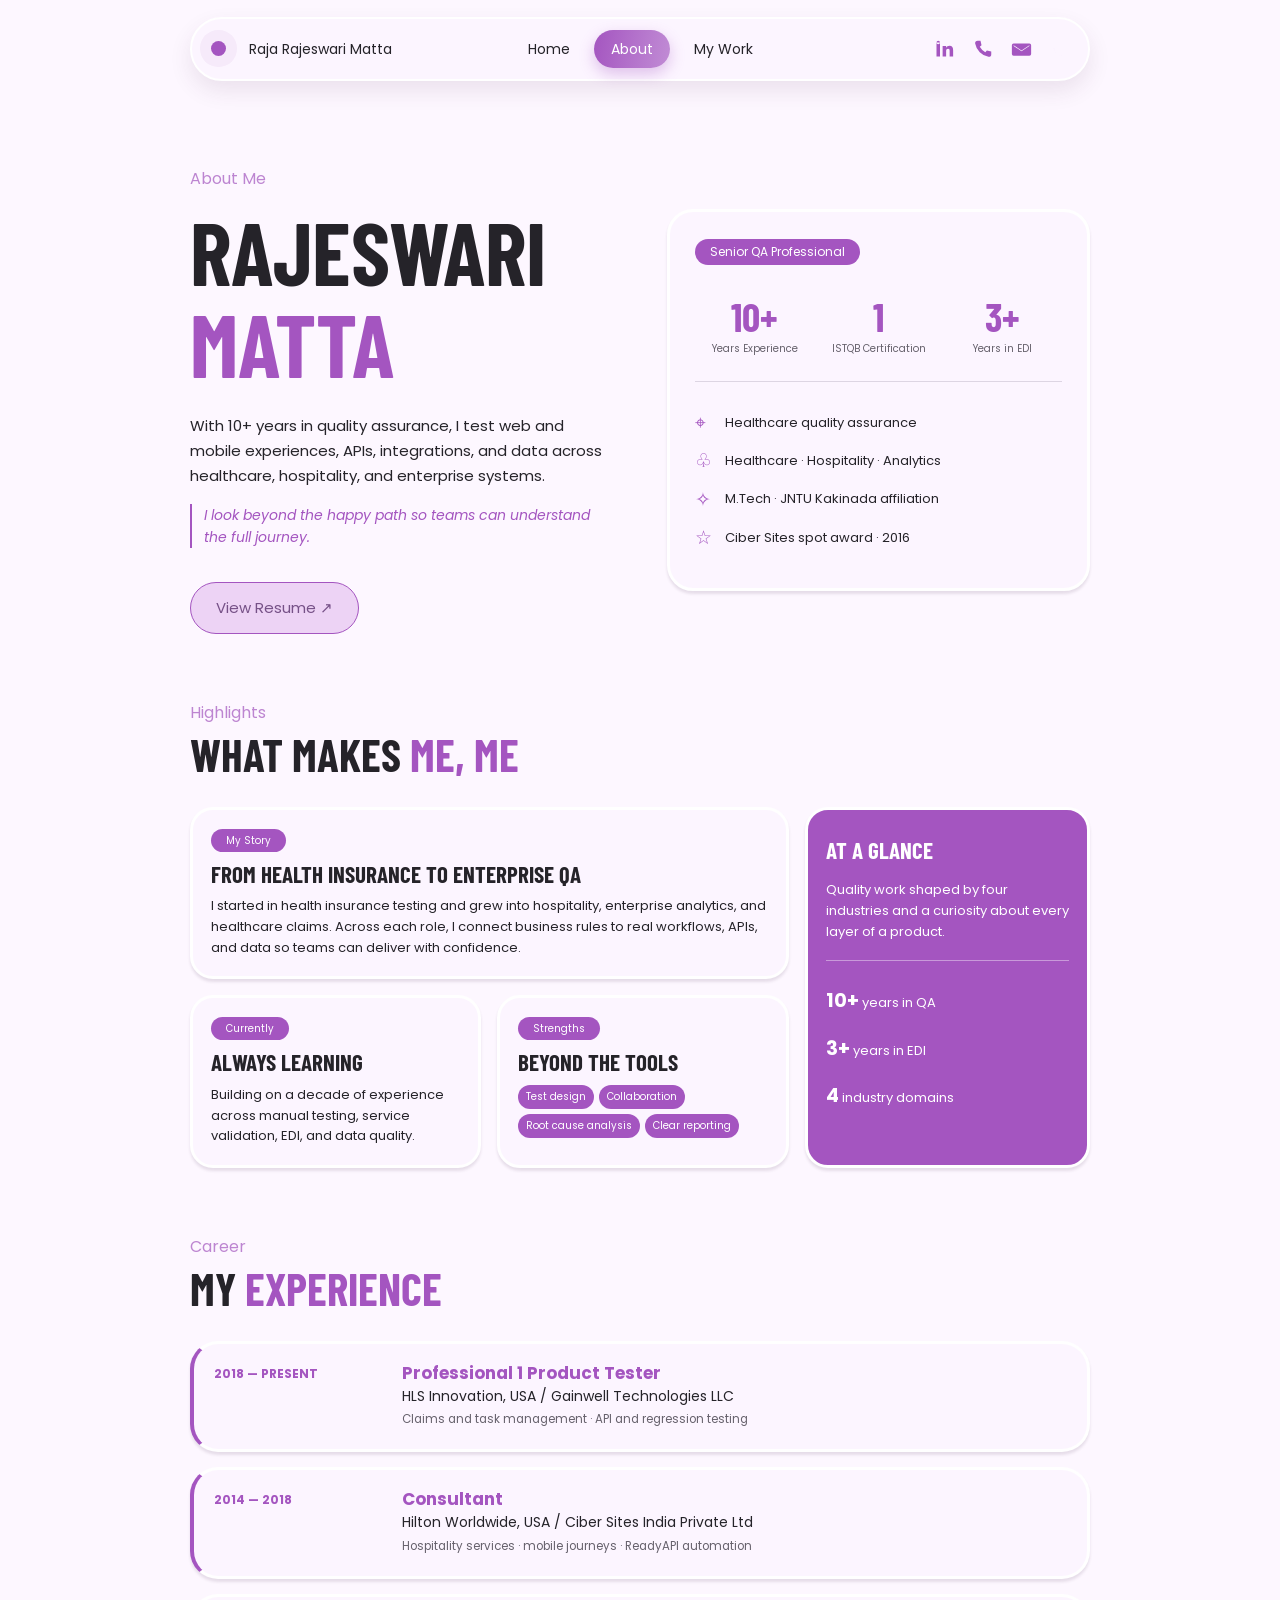
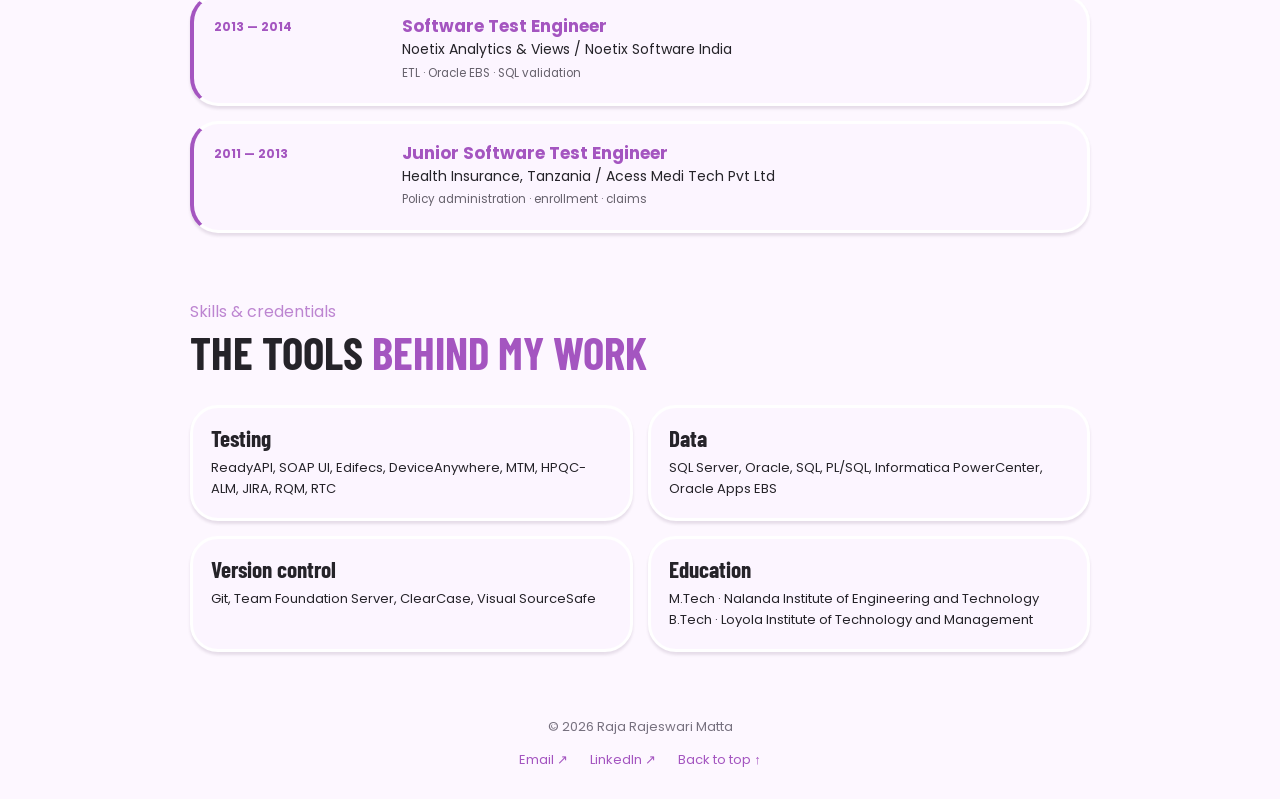
==== about.html @ cac7c0e5 "Add files via upload New version" ====
<!doctype html><html lang="en"><head><meta charset="utf-8"><meta name="viewport" content="width=device-width,initial-scale=1"><meta name="theme-color" content="#fdf7ff"><meta name="description" content="Raja Rajeswari Matta is a senior QA professional with over 10 years of experience in API, healthcare, mobile, EDI, and data testing."><title>About Me | Raja Rajeswari Matta</title><link rel="icon" type="image/svg+xml" href="favicon.svg"><link rel="stylesheet" href="styles.css"><script src="site.js" defer></script></head><body><a class="skip" href="#main">Skip to content</a><header class="site-header"><div class="shell"><div class="nav-pill"><a class="brand" href="index.html"><span class="brand-dot" aria-hidden="true"></span><span>Raja Rajeswari Matta</span></a><nav aria-label="Main navigation"><a href="index.html" class="">Home</a><a href="about.html" class="active">About</a><a href="work.html" class="">My Work</a></nav><div class="nav-icons"><a aria-label="LinkedIn" title="LinkedIn" href="https://www.linkedin.com/in/rajeswari-m-39404a190/" target="_blank" rel="noopener noreferrer"><svg viewBox="0 0 24 24" aria-hidden="true"><path d="M4 4h4v16H4zm2-2a2 2 0 1 0 0 4 2 2 0 0 0 0-4zm5 6h4v2.1c.7-1.4 2-2.3 3.9-2.3 3 0 4.1 1.9 4.1 5V20h-4v-6.4c0-1.5-.3-2.5-1.8-2.5-1.4 0-2.2 1-2.2 2.5V20h-4z"/></svg></a><a aria-label="Call" title="Call" href="tel:+19739134234"><svg viewBox="0 0 24 24" aria-hidden="true"><path d="M6.6 2h3.1l1.2 5-2 1.8a17 17 0 0 0 6.3 6.3l1.8-2 5 1.2v3.1a3 3 0 0 1-3.2 3A18.9 18.9 0 0 1 3.6 5.2 3 3 0 0 1 6.6 2Z"/></svg></a><a aria-label="Email" title="Email" href="mailto:Rajitetsing2014@gmail.com"><svg viewBox="0 0 24 24" aria-hidden="true"><path d="M3 5h18a2 2 0 0 1 2 2v10a2 2 0 0 1-2 2H3a2 2 0 0 1-2-2V7a2 2 0 0 1 2-2zm0 3 9 6 9-6V7l-9 6-9-6z"/></svg></a><button id="theme-toggle" type="button" aria-label="Switch color theme" title="Switch color theme"><svg class="moon-icon" viewBox="0 0 24 24" aria-hidden="true"><path d="M20.4 16.8A9 9 0 0 1 7.2 3.6 9 9 0 1 0 20.4 16.8z"/></svg><svg class="sun-icon" viewBox="0 0 24 24" aria-hidden="true"><circle cx="12" cy="12" r="4"/><path d="M12 1v2m0 18v2M1 12h2m18 0h2M4.2 4.2l1.5 1.5m12.6 12.6 1.5 1.5M19.8 4.2l-1.5 1.5M5.7 18.3l-1.5 1.5"/></svg></button></div></div></div></header><main id="main">
<section class="about-hero shell"><div class="about-left"><span class="eyebrow">About Me</span><h1><span>RAJESWARI</span><span>MATTA</span></h1><p class="about-lead">With 10+ years in quality assurance, I test web and mobile experiences, APIs, integrations, and data across healthcare, hospitality, and enterprise systems.</p><blockquote>I look beyond the happy path so teams can understand the full journey.</blockquote><a class="pill-button resume-button" href="Raji_Profile_10+Yrs.docx" download>View Resume ↗</a></div><aside class="profile-card"><span class="role-pill">Senior QA Professional</span><div class="stats"><div><strong>10+</strong><span>Years Experience</span></div><div><strong>1</strong><span>ISTQB Certification</span></div><div><strong>3+</strong><span>Years in EDI</span></div></div><div class="profile-details"><div><span class="detail-icon">⌖</span><span>Healthcare quality assurance</span></div><div><span class="detail-icon">♧</span><span>Healthcare · Hospitality · Analytics</span></div><div><span class="detail-icon">✧</span><span>M.Tech · JNTU Kakinada affiliation</span></div><div><span class="detail-icon">☆</span><span>Ciber Sites spot award · 2016</span></div></div></aside></section>
<section class="about-highlights shell"><span class="eyebrow">Highlights</span><h2>WHAT MAKES <em>ME, ME</em></h2><div class="highlight-grid"><article class="story"><span class="role-pill">My Story</span><h3>FROM HEALTH INSURANCE TO ENTERPRISE QA</h3><p>I started in health insurance testing and grew into hospitality, enterprise analytics, and healthcare claims. Across each role, I connect business rules to real workflows, APIs, and data so teams can deliver with confidence.</p></article><article class="learning"><span class="role-pill">Currently</span><h3>ALWAYS LEARNING</h3><p>Building on a decade of experience across manual testing, service validation, EDI, and data quality.</p></article><article class="soft-skills"><span class="role-pill">Strengths</span><h3>BEYOND THE TOOLS</h3><div class="tags"><span>Test design</span><span>Collaboration</span><span>Root cause analysis</span><span>Clear reporting</span></div></article><article class="fun-facts"><h3>AT A GLANCE</h3><p>Quality work shaped by four industries and a curiosity about every layer of a product.</p><div><strong>10+</strong> years in QA<br><strong>3+</strong> years in EDI<br><strong>4</strong> industry domains</div></article></div></section>
<section class="about-career shell"><span class="eyebrow">Career</span><h2>MY <span>EXPERIENCE</span></h2><div class="career-list"><article><span class="career-date">2018 — PRESENT</span><div><h3>Professional 1 Product Tester</h3><p>HLS Innovation, USA / Gainwell Technologies LLC</p><small>Claims and task management · API and regression testing</small></div></article><article><span class="career-date">2014 — 2018</span><div><h3>Consultant</h3><p>Hilton Worldwide, USA / Ciber Sites India Private Ltd</p><small>Hospitality services · mobile journeys · ReadyAPI automation</small></div></article><article><span class="career-date">2013 — 2014</span><div><h3>Software Test Engineer</h3><p>Noetix Analytics & Views / Noetix Software India</p><small>ETL · Oracle EBS · SQL validation</small></div></article><article><span class="career-date">2011 — 2013</span><div><h3>Junior Software Test Engineer</h3><p>Health Insurance, Tanzania / Acess Medi Tech Pvt Ltd</p><small>Policy administration · enrollment · claims</small></div></article></div></section>
<section class="about-skills shell"><span class="eyebrow">Skills & credentials</span><h2>THE TOOLS <span>BEHIND MY WORK</span></h2><div class="skill-grid"><div><h3>Testing</h3><p>ReadyAPI, SOAP UI, Edifecs, DeviceAnywhere, MTM, HPQC-ALM, JIRA, RQM, RTC</p></div><div><h3>Data</h3><p>SQL Server, Oracle, SQL, PL/SQL, Informatica PowerCenter, Oracle Apps EBS</p></div><div><h3>Version control</h3><p>Git, Team Foundation Server, ClearCase, Visual SourceSafe</p></div><div><h3>Education</h3><p>M.Tech · Nalanda Institute of Engineering and Technology<br>B.Tech · Loyola Institute of Technology and Management</p></div></div></section></main><footer class="footer"><div class="shell footer-inner"><span>© 2026 Raja Rajeswari Matta</span><div><a href="mailto:Rajitetsing2014@gmail.com">Email ↗</a><a href="https://www.linkedin.com/in/rajeswari-m-39404a190/" target="_blank" rel="noopener noreferrer">LinkedIn ↗</a><a href="#main">Back to top ↑</a></div></div></footer></body></html>
---- styles.css ----
@import url('https://fonts.googleapis.com/css2?family=Barlow+Condensed:wght@500;600;700;800&family=Poppins:wght@400;500;600;700&display=swap');
:root{--bg:#fdf7ff;--panel:#fcf5ff;--ink:#252329;--muted:#66616c;--purple:#a455c0;--purple2:#bd85d1;--border:#fff;--shadow:0 3px 3px #2d15351c;--glow:0 10px 22px #4c24531a;color-scheme:light}*{box-sizing:border-box}html{scroll-behavior:smooth}body{margin:0;background:var(--bg);color:var(--ink);font-family:Poppins,Arial,sans-serif;font-size:14px;line-height:1.6}a{color:inherit;text-decoration:none}button{font:inherit}a:focus-visible,button:focus-visible{outline:3px solid var(--purple);outline-offset:4px}.shell{width:min(900px,calc(100% - 40px));margin-inline:auto}.skip{position:absolute;top:-100px;left:10px;background:var(--purple);color:#fff;padding:8px;z-index:5}.skip:focus{top:10px}.site-header{padding:17px 0 0}.nav-pill{min-height:64px;padding:7px 15px;border:2px solid var(--border);border-radius:42px;background:var(--panel);box-shadow:var(--glow);display:grid;grid-template-columns:1fr auto 1fr;align-items:center;gap:12px}.brand{display:flex;align-items:center;gap:12px;white-space:nowrap;font-size:14px}.brand-dot{width:15px;height:15px;border-radius:50%;background:var(--purple);box-shadow:0 0 0 11px #f6eafa;margin:0 11px 0 4px}.nav-pill nav{display:flex;align-items:center;gap:7px}.nav-pill nav a{padding:8px 17px;border-radius:30px;white-space:nowrap}.nav-pill nav a.active{color:white;background:linear-gradient(100deg,var(--purple),#c18cd5);box-shadow:0 6px 15px #a455c055}.nav-pill nav a:not(.active):hover{color:var(--purple)}.nav-icons{display:flex;align-items:center;justify-content:flex-end;gap:13px;color:var(--purple)}.nav-icons a,.nav-icons button{height:26px;width:26px;display:grid;place-items:center;background:none;border:0;padding:1px;cursor:pointer;color:inherit}.nav-icons svg{height:21px;width:21px;fill:currentColor}.nav-icons .sun-icon{display:none;fill:none;stroke:currentColor;stroke-width:2;stroke-linecap:round}.nav-icons a:hover,.nav-icons button:hover{transform:translateY(-2px)}h1,h2,h3,p{margin-top:0}.eyebrow{color:var(--purple2);font-size:16px}h1,h2,h3{font-family:'Barlow Condensed','Arial Narrow',Impact,sans-serif;line-height:1.06;font-weight:700}h1 em,h2 em,h1 span,h2 span,h3 em{color:var(--purple);font-style:normal}.pill-button,.mini-pill,.role-pill{border-radius:30px;display:inline-flex;align-items:center;justify-content:center}.pill-button{padding:13px 25px;background:#edd3f5;border:1.5px solid var(--purple);color:#765187;font-size:15px;transition:transform .2s,box-shadow .2s}.pill-button:hover,.bento-card:hover{transform:translateY(-3px);box-shadow:0 8px 20px #4c245328}.mini-pill,.role-pill{background:var(--purple);color:white;padding:5px 15px;font-size:12px;line-height:1.3}.home-hero{text-align:center;padding-top:83px}.home-hero .eyebrow{font-size:21px}.home-hero h1{font-size:clamp(58px,8.4vw,103px);letter-spacing:-1px;line-height:1.22;margin:11px 0 14px}.home-hero p{font-size:23px;margin-bottom:27px}.organizations{margin-top:46px;color:#83808a}.organizations>span{font-size:16px}.organizations>div{display:flex;justify-content:center;align-items:center;gap:90px;margin:23px auto 0;filter:grayscale(1);opacity:.63}.organizations strong{font-size:30px;letter-spacing:-1.5px}.organizations strong:nth-child(2){font-family:Georgia,serif;letter-spacing:0}.organizations strong:nth-child(3){font-family:Georgia,serif;letter-spacing:2px}.home-bento{display:grid;grid-template-columns:repeat(3,1fr);gap:27px;margin-top:64px}.bento-card,.highlight-grid article,.profile-card,.process,.work-grid article,.career-list article,.skill-grid>div{background:var(--panel);border:3px solid var(--border);border-radius:28px;box-shadow:var(--shadow)}.bento-card{min-height:264px;padding:19px 25px;position:relative;overflow:hidden;transition:transform .2s,box-shadow .2s}.bento-card h2{font-size:32px;margin:7px 0 15px}.bento-card p{font-size:14px;line-height:1.55}.bento-card.intro{text-align:center}.intro h2{margin:1px 0 19px}.intro p{margin-bottom:20px}.showcase{text-align:center}.showcase>.mini-pill{position:absolute;top:17px;left:17px}.bento-symbol{display:block;border-radius:50%;background:var(--purple);color:#fff;font-size:29px;width:48px;height:48px;line-height:46px;margin:32px auto 12px}.showcase h2{font-size:29px}.resume>.mini-pill{position:relative;z-index:1}.resume-art{position:absolute;background:#b978bd;box-shadow:-8px -7px 0 #e0b4e6;transform:rotate(-8deg);bottom:-30px;left:37px;width:220px;height:183px;padding:40px 8px;text-align:center;color:#302338}.resume-art span{display:block;font-family:'Barlow Condensed',sans-serif;font-size:36px;line-height:1}.resume-art b{font-size:12px;letter-spacing:2px}.stack{grid-column:span 2;background:var(--purple);color:#fff;text-align:center}.stack-icons{display:flex;justify-content:space-around;align-items:center;margin:25px auto 32px;gap:7px}.stack-icons span{font-family:'Barlow Condensed',sans-serif;font-size:25px;font-weight:700;border:2px solid #ffffffaa;border-radius:10px;padding:2px 10px}.stack h2{font-size:34px}.stack p{opacity:.9}.award{text-align:center}.award>.mini-pill{margin-bottom:38px}.award h2{font-size:34px;color:var(--purple)}.award p{color:var(--muted)}.footer{text-align:center;margin:65px 0 28px;color:#77717f;font-size:13px}.footer-inner{display:flex;flex-direction:column;gap:12px}.footer-inner>div{display:flex;justify-content:center;gap:22px;color:var(--purple)}
.about-hero{display:grid;grid-template-columns:1fr 1fr;gap:54px;align-items:center;padding-top:85px}.about-left h1{font-size:clamp(66px,7vw,88px);line-height:1.05;margin:13px 0 25px}.about-left h1 span{display:block;color:var(--ink)}.about-left h1 span+span{color:var(--purple)}.about-lead{font-size:15px;line-height:1.65}.about-left blockquote{border-left:2px solid var(--purple);padding-left:12px;color:var(--purple);font-style:italic;margin:12px 0 34px}.profile-card{padding:27px 25px;border-radius:26px}.stats{display:grid;grid-template-columns:repeat(3,1fr);text-align:center;margin:31px 0 23px;gap:5px}.stats strong{display:block;color:var(--purple);font-family:'Barlow Condensed';font-size:40px;line-height:1}.stats span{font-size:10px;color:var(--muted)}.profile-details{border-top:1px solid #ddd5e3;padding-top:18px}.profile-details>div{display:flex;align-items:center;gap:12px;margin:8px 0;font-size:13px}.detail-icon{font-size:19px;color:var(--purple);width:18px}.about-highlights,.about-career,.about-skills{margin-top:66px}.about-highlights h2,.about-career h2,.about-skills h2,.work-projects h2{font-size:45px;margin:5px 0 28px}.highlight-grid{display:grid;grid-template-columns:1fr 1fr .98fr;grid-template-rows:auto auto;gap:16px}.highlight-grid article{padding:18px;border-radius:23px}.highlight-grid h3{font-size:23px;margin:10px 0}.highlight-grid p{font-size:13px;margin-bottom:0}.highlight-grid .role-pill{font-size:10px}.highlight-grid .story{grid-column:span 2}.highlight-grid .fun-facts{grid-column:3;grid-row:1/span 2;background:var(--purple);color:white}.fun-facts p{margin:18px 0}.fun-facts>div{border-top:1px solid #ffffff66;padding-top:16px;line-height:2.5;font-size:13px}.fun-facts strong{font-size:19px}.tags{display:flex;gap:5px;flex-wrap:wrap}.tags span{font-size:10px;color:#fff;background:var(--purple);border-radius:20px;padding:4px 8px}.career-list{display:grid;gap:15px}.career-list article{display:grid;grid-template-columns:170px 1fr;gap:18px;padding:20px;border-left:4px solid var(--purple)}.career-date{color:var(--purple);font-size:12px;font-weight:700}.career-list h3{font-family:Poppins,sans-serif;color:var(--purple);font-size:17px;margin-bottom:3px}.career-list p{margin:0}.career-list small{color:var(--muted)}.skill-grid{display:grid;grid-template-columns:1fr 1fr;gap:15px}.skill-grid>div{padding:18px}.skill-grid h3{font-size:23px;margin-bottom:8px}.skill-grid p{margin:0;font-size:13px}
.work-hero{text-align:center;padding-top:78px}.work-hero h1{font-size:clamp(68px,8vw,98px);margin:19px 0 22px}.work-hero h1 span{color:var(--purple)}.work-hero>p{max-width:580px;margin:0 auto;font-size:17px}.process{display:grid;grid-template-columns:repeat(4,1fr);gap:10px;margin:75px auto 0;padding:25px 20px}.process div{display:flex;flex-direction:column;gap:3px}.process span{font-family:'Barlow Condensed';font-size:34px;color:var(--purple);line-height:1}.process strong{font-size:12px;text-transform:uppercase;letter-spacing:1px}.process small{font-size:11px;color:var(--muted)}.work-projects{margin-top:75px}.work-projects>.eyebrow,.work-projects>h2{text-align:center;display:block}.work-grid{display:grid;grid-template-columns:1fr 1fr;gap:20px}.work-grid article{min-height:335px;padding:25px;position:relative}.work-grid article:nth-child(even){background:var(--purple);color:#fff}.work-card-top{display:flex;justify-content:space-between;gap:10px;color:var(--purple);font-size:11px;font-weight:600}.work-grid article:nth-child(even) .work-card-top{color:#efd9f5}.work-grid h3{font-size:30px;margin:18px 0 9px;text-transform:uppercase}.work-grid p{font-size:13px}.work-org{font-weight:600}.work-detail{border-top:1px solid #a455c044;padding-top:12px}.work-detail strong{font-size:10px}.work-detail p{margin:5px 0}.work-grid .tags{margin-top:10px}.work-grid article:nth-child(even) .tags span{background:#ffffff33}.contact-strip{margin-top:65px;text-align:center}.contact-strip h2{font-size:40px}.contact-strip .pill-button{margin-top:10px}
[data-theme=dark]{--bg:#201925;--panel:#302438;--ink:#f8effb;--muted:#c9b8cd;--purple:#c481df;--purple2:#d3a5e4;--border:#56415e;--shadow:0 4px 8px #0005;--glow:0 10px 22px #0004;color-scheme:dark}[data-theme=dark] .nav-icons .moon-icon{display:none}[data-theme=dark] .nav-icons .sun-icon{display:block}[data-theme=dark] .brand-dot{box-shadow:0 0 0 11px #4a3555}[data-theme=dark] .pill-button{background:#4c3359;color:#f5dafa}[data-theme=dark] .resume-art{color:#281b2d}[data-theme=dark] .profile-details{border-color:#685272}
@media(max-width:850px){.nav-pill{grid-template-columns:1fr auto;gap:4px}.nav-pill nav{grid-row:2;grid-column:1/-1;justify-content:center}.nav-icons{grid-column:2}.about-hero{gap:20px}.brand{font-size:12px}.home-hero{padding-top:60px}}@media(max-width:620px){.shell{width:min(100% - 30px,900px)}.nav-pill{padding:10px}.brand{max-width:195px;overflow:hidden;text-overflow:ellipsis}.nav-icons{gap:6px}.nav-pill nav a{padding:7px 12px;font-size:12px}.home-hero h1{font-size:clamp(43px,11vw,66px)}.home-hero p{font-size:17px}.organizations>div{gap:18px;flex-wrap:wrap}.organizations strong{font-size:20px}.home-bento{grid-template-columns:1fr;gap:15px;margin-top:40px}.bento-card{min-height:225px}.stack{grid-column:auto}.about-hero{grid-template-columns:1fr;padding-top:52px}.about-left h1{font-size:70px}.about-highlights,.about-career,.about-skills{margin-top:50px}.highlight-grid{grid-template-columns:1fr 1fr}.highlight-grid .story{grid-column:span 2}.highlight-grid .fun-facts{grid-column:span 2;grid-row:auto}.career-list article{grid-template-columns:1fr;gap:4px}.skill-grid,.work-grid{grid-template-columns:1fr}.work-hero h1{font-size:70px}.process{grid-template-columns:1fr 1fr;margin-top:40px}.work-projects{margin-top:55px}}@media(max-width:390px){.brand{max-width:140px;font-size:10px}.nav-icons a,.nav-icons button{width:22px}.nav-icons svg{width:18px}.about-left h1{font-size:60px}.highlight-grid{grid-template-columns:1fr}.highlight-grid .story,.highlight-grid .fun-facts{grid-column:auto}}
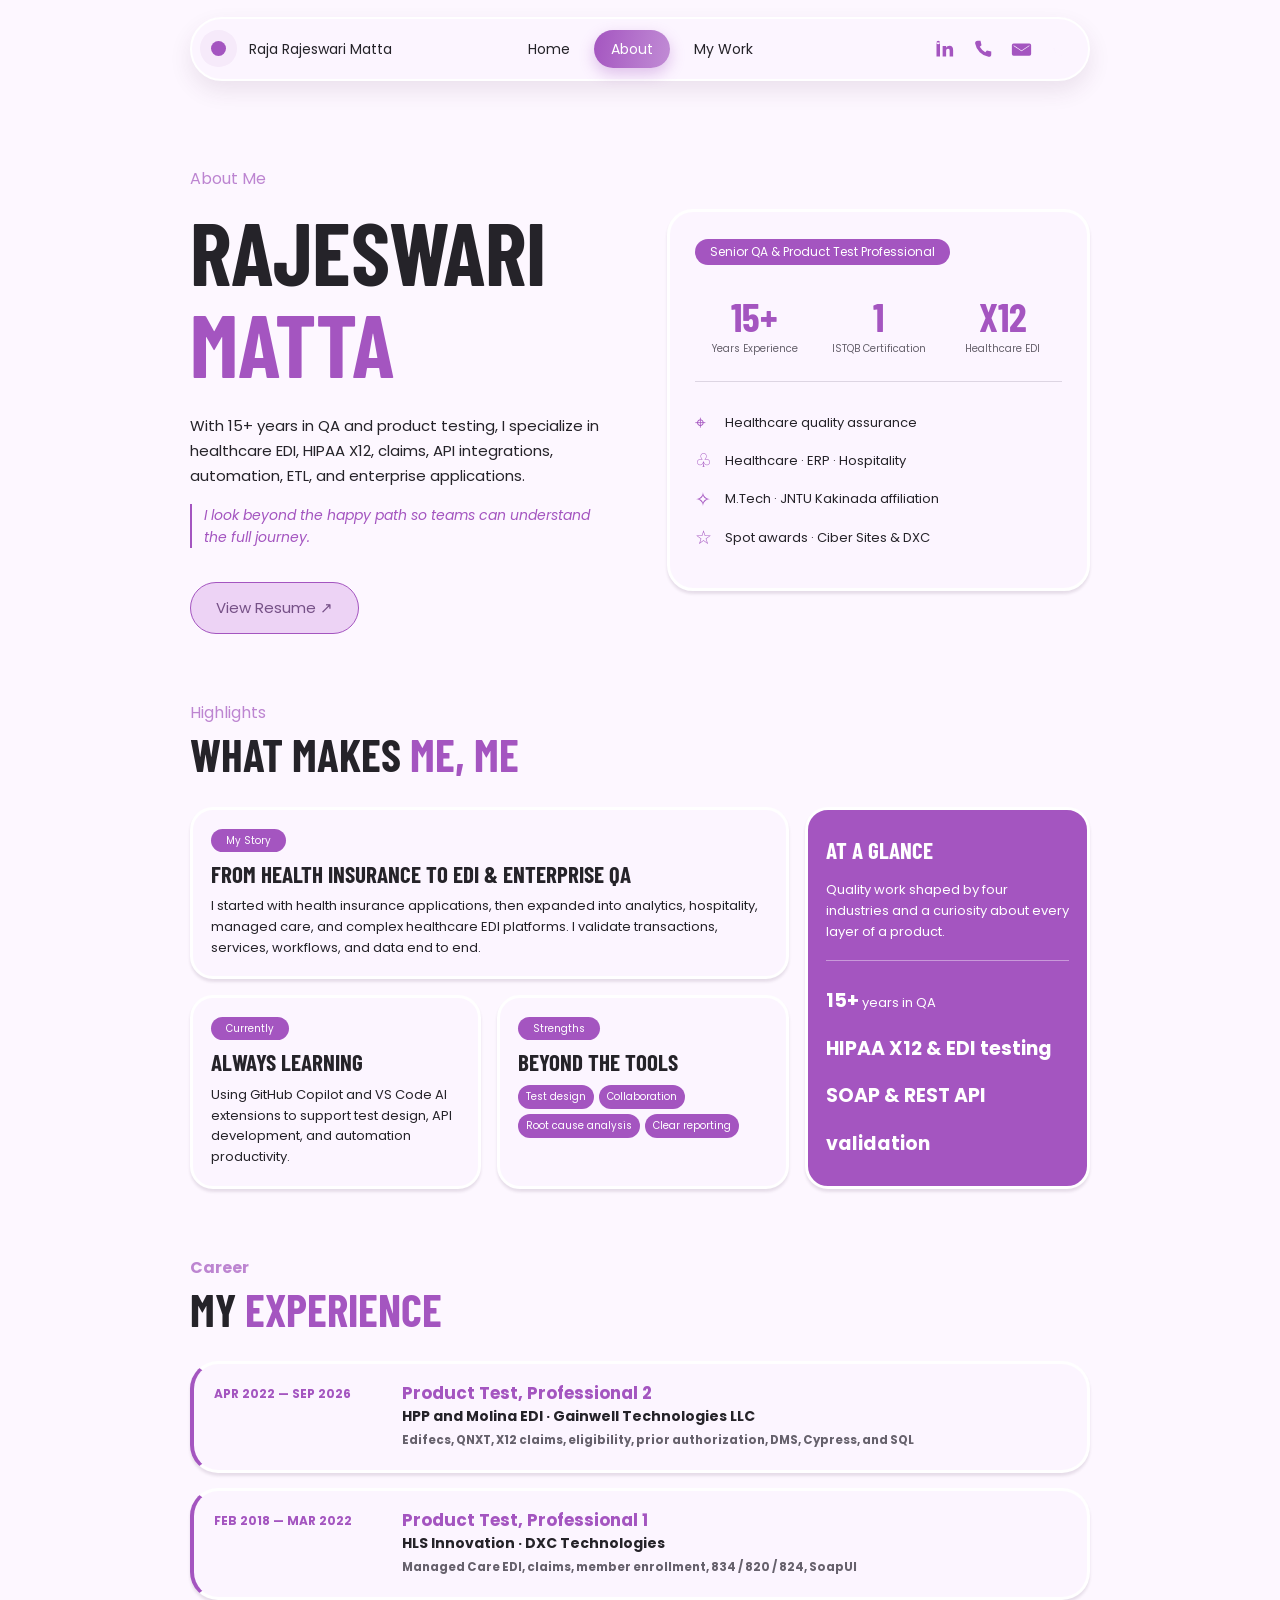
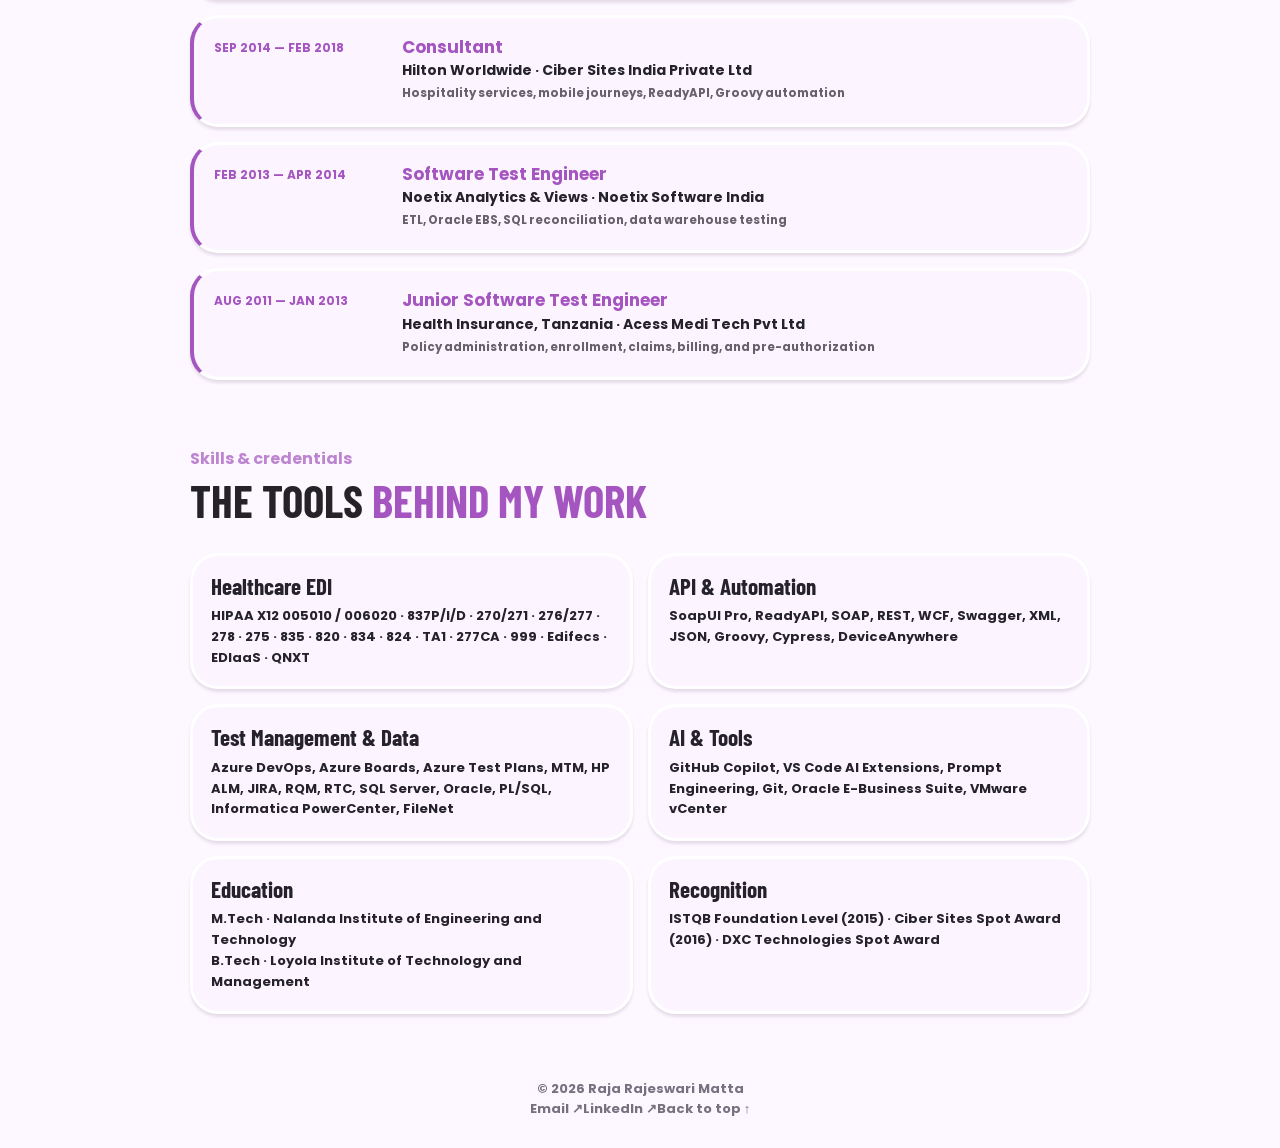
==== commit fba8bb48: "Add files via upload new changes" ====
--- a/about.html
+++ b/about.html
@@ -1,5 +1,5 @@
-<!doctype html><html lang="en"><head><meta charset="utf-8"><meta name="viewport" content="width=device-width,initial-scale=1"><meta name="theme-color" content="#fdf7ff"><meta name="description" content="Raja Rajeswari Matta is a senior QA professional with over 10 years of experience in API, healthcare, mobile, EDI, and data testing."><title>About Me | Raja Rajeswari Matta</title><link rel="icon" type="image/svg+xml" href="favicon.svg"><link rel="stylesheet" href="styles.css"><script src="site.js" defer></script></head><body><a class="skip" href="#main">Skip to content</a><header class="site-header"><div class="shell"><div class="nav-pill"><a class="brand" href="index.html"><span class="brand-dot" aria-hidden="true"></span><span>Raja Rajeswari Matta</span></a><nav aria-label="Main navigation"><a href="index.html" class="">Home</a><a href="about.html" class="active">About</a><a href="work.html" class="">My Work</a></nav><div class="nav-icons"><a aria-label="LinkedIn" title="LinkedIn" href="https://www.linkedin.com/in/rajeswari-m-39404a190/" target="_blank" rel="noopener noreferrer"><svg viewBox="0 0 24 24" aria-hidden="true"><path d="M4 4h4v16H4zm2-2a2 2 0 1 0 0 4 2 2 0 0 0 0-4zm5 6h4v2.1c.7-1.4 2-2.3 3.9-2.3 3 0 4.1 1.9 4.1 5V20h-4v-6.4c0-1.5-.3-2.5-1.8-2.5-1.4 0-2.2 1-2.2 2.5V20h-4z"/></svg></a><a aria-label="Call" title="Call" href="tel:+19739134234"><svg viewBox="0 0 24 24" aria-hidden="true"><path d="M6.6 2h3.1l1.2 5-2 1.8a17 17 0 0 0 6.3 6.3l1.8-2 5 1.2v3.1a3 3 0 0 1-3.2 3A18.9 18.9 0 0 1 3.6 5.2 3 3 0 0 1 6.6 2Z"/></svg></a><a aria-label="Email" title="Email" href="mailto:Rajitetsing2014@gmail.com"><svg viewBox="0 0 24 24" aria-hidden="true"><path d="M3 5h18a2 2 0 0 1 2 2v10a2 2 0 0 1-2 2H3a2 2 0 0 1-2-2V7a2 2 0 0 1 2-2zm0 3 9 6 9-6V7l-9 6-9-6z"/></svg></a><button id="theme-toggle" type="button" aria-label="Switch color theme" title="Switch color theme"><svg class="moon-icon" viewBox="0 0 24 24" aria-hidden="true"><path d="M20.4 16.8A9 9 0 0 1 7.2 3.6 9 9 0 1 0 20.4 16.8z"/></svg><svg class="sun-icon" viewBox="0 0 24 24" aria-hidden="true"><circle cx="12" cy="12" r="4"/><path d="M12 1v2m0 18v2M1 12h2m18 0h2M4.2 4.2l1.5 1.5m12.6 12.6 1.5 1.5M19.8 4.2l-1.5 1.5M5.7 18.3l-1.5 1.5"/></svg></button></div></div></div></header><main id="main">
-<section class="about-hero shell"><div class="about-left"><span class="eyebrow">About Me</span><h1><span>RAJESWARI</span><span>MATTA</span></h1><p class="about-lead">With 10+ years in quality assurance, I test web and mobile experiences, APIs, integrations, and data across healthcare, hospitality, and enterprise systems.</p><blockquote>I look beyond the happy path so teams can understand the full journey.</blockquote><a class="pill-button resume-button" href="Raji_Profile_10+Yrs.docx" download>View Resume ↗</a></div><aside class="profile-card"><span class="role-pill">Senior QA Professional</span><div class="stats"><div><strong>10+</strong><span>Years Experience</span></div><div><strong>1</strong><span>ISTQB Certification</span></div><div><strong>3+</strong><span>Years in EDI</span></div></div><div class="profile-details"><div><span class="detail-icon">⌖</span><span>Healthcare quality assurance</span></div><div><span class="detail-icon">♧</span><span>Healthcare · Hospitality · Analytics</span></div><div><span class="detail-icon">✧</span><span>M.Tech · JNTU Kakinada affiliation</span></div><div><span class="detail-icon">☆</span><span>Ciber Sites spot award · 2016</span></div></div></aside></section>
-<section class="about-highlights shell"><span class="eyebrow">Highlights</span><h2>WHAT MAKES <em>ME, ME</em></h2><div class="highlight-grid"><article class="story"><span class="role-pill">My Story</span><h3>FROM HEALTH INSURANCE TO ENTERPRISE QA</h3><p>I started in health insurance testing and grew into hospitality, enterprise analytics, and healthcare claims. Across each role, I connect business rules to real workflows, APIs, and data so teams can deliver with confidence.</p></article><article class="learning"><span class="role-pill">Currently</span><h3>ALWAYS LEARNING</h3><p>Building on a decade of experience across manual testing, service validation, EDI, and data quality.</p></article><article class="soft-skills"><span class="role-pill">Strengths</span><h3>BEYOND THE TOOLS</h3><div class="tags"><span>Test design</span><span>Collaboration</span><span>Root cause analysis</span><span>Clear reporting</span></div></article><article class="fun-facts"><h3>AT A GLANCE</h3><p>Quality work shaped by four industries and a curiosity about every layer of a product.</p><div><strong>10+</strong> years in QA<br><strong>3+</strong> years in EDI<br><strong>4</strong> industry domains</div></article></div></section>
-<section class="about-career shell"><span class="eyebrow">Career</span><h2>MY <span>EXPERIENCE</span></h2><div class="career-list"><article><span class="career-date">2018 — PRESENT</span><div><h3>Professional 1 Product Tester</h3><p>HLS Innovation, USA / Gainwell Technologies LLC</p><small>Claims and task management · API and regression testing</small></div></article><article><span class="career-date">2014 — 2018</span><div><h3>Consultant</h3><p>Hilton Worldwide, USA / Ciber Sites India Private Ltd</p><small>Hospitality services · mobile journeys · ReadyAPI automation</small></div></article><article><span class="career-date">2013 — 2014</span><div><h3>Software Test Engineer</h3><p>Noetix Analytics & Views / Noetix Software India</p><small>ETL · Oracle EBS · SQL validation</small></div></article><article><span class="career-date">2011 — 2013</span><div><h3>Junior Software Test Engineer</h3><p>Health Insurance, Tanzania / Acess Medi Tech Pvt Ltd</p><small>Policy administration · enrollment · claims</small></div></article></div></section>
-<section class="about-skills shell"><span class="eyebrow">Skills & credentials</span><h2>THE TOOLS <span>BEHIND MY WORK</span></h2><div class="skill-grid"><div><h3>Testing</h3><p>ReadyAPI, SOAP UI, Edifecs, DeviceAnywhere, MTM, HPQC-ALM, JIRA, RQM, RTC</p></div><div><h3>Data</h3><p>SQL Server, Oracle, SQL, PL/SQL, Informatica PowerCenter, Oracle Apps EBS</p></div><div><h3>Version control</h3><p>Git, Team Foundation Server, ClearCase, Visual SourceSafe</p></div><div><h3>Education</h3><p>M.Tech · Nalanda Institute of Engineering and Technology<br>B.Tech · Loyola Institute of Technology and Management</p></div></div></section></main><footer class="footer"><div class="shell footer-inner"><span>© 2026 Raja Rajeswari Matta</span><div><a href="mailto:Rajitetsing2014@gmail.com">Email ↗</a><a href="https://www.linkedin.com/in/rajeswari-m-39404a190/" target="_blank" rel="noopener noreferrer">LinkedIn ↗</a><a href="#main">Back to top ↑</a></div></div></footer></body></html>+<!doctype html><html lang="en"><head><meta charset="utf-8"><meta name="viewport" content="width=device-width,initial-scale=1"><meta name="theme-color" content="#fdf7ff"><meta name="description" content="Raja Rajeswari Matta is a senior QA professional with over 15 years of experience in API, healthcare, mobile, EDI, and data testing."><title>About Me | Raja Rajeswari Matta</title><link rel="icon" type="image/svg+xml" href="favicon.svg"><link rel="stylesheet" href="styles.css"><script src="site.js" defer></script></head><body><a class="skip" href="#main">Skip to content</a><header class="site-header"><div class="shell"><div class="nav-pill"><a class="brand" href="index.html"><span class="brand-dot" aria-hidden="true"></span><span>Raja Rajeswari Matta</span></a><nav aria-label="Main navigation"><a href="index.html" class="">Home</a><a href="about.html" class="active">About</a><a href="work.html" class="">My Work</a></nav><div class="nav-icons"><a aria-label="LinkedIn" title="LinkedIn" href="https://www.linkedin.com/in/rajarajeswari-matta" target="_blank" rel="noopener noreferrer"><svg viewBox="0 0 24 24" aria-hidden="true"><path d="M4 4h4v16H4zm2-2a2 2 0 1 0 0 4 2 2 0 0 0 0-4zm5 6h4v2.1c.7-1.4 2-2.3 3.9-2.3 3 0 4.1 1.9 4.1 5V20h-4v-6.4c0-1.5-.3-2.5-1.8-2.5-1.4 0-2.2 1-2.2 2.5V20h-4z"/></svg></a><a aria-label="Call" title="Call" href="tel:+19739134234"><svg viewBox="0 0 24 24" aria-hidden="true"><path d="M6.6 2h3.1l1.2 5-2 1.8a17 17 0 0 0 6.3 6.3l1.8-2 5 1.2v3.1a3 3 0 0 1-3.2 3A18.9 18.9 0 0 1 3.6 5.2 3 3 0 0 1 6.6 2Z"/></svg></a><a aria-label="Email" title="Email" href="mailto:rajitesting2014@gmail.com"><svg viewBox="0 0 24 24" aria-hidden="true"><path d="M3 5h18a2 2 0 0 1 2 2v10a2 2 0 0 1-2 2H3a2 2 0 0 1-2-2V7a2 2 0 0 1 2-2zm0 3 9 6 9-6V7l-9 6-9-6z"/></svg></a><button id="theme-toggle" type="button" aria-label="Switch color theme" title="Switch color theme"><svg class="moon-icon" viewBox="0 0 24 24" aria-hidden="true"><path d="M20.4 16.8A9 9 0 0 1 7.2 3.6 9 9 0 1 0 20.4 16.8z"/></svg><svg class="sun-icon" viewBox="0 0 24 24" aria-hidden="true"><circle cx="12" cy="12" r="4"/><path d="M12 1v2m0 18v2M1 12h2m18 0h2M4.2 4.2l1.5 1.5m12.6 12.6 1.5 1.5M19.8 4.2l-1.5 1.5M5.7 18.3l-1.5 1.5"/></svg></button></div></div></div></header><main id="main">
+<section class="about-hero shell"><div class="about-left"><span class="eyebrow">About Me</span><h1><span>RAJESWARI</span><span>MATTA</span></h1><p class="about-lead">With 15+ years in QA and product testing, I specialize in healthcare EDI, HIPAA X12, claims, API integrations, automation, ETL, and enterprise applications.</p><blockquote>I look beyond the happy path so teams can understand the full journey.</blockquote><a class="pill-button resume-button" href="Raji_Profile_15+Years.docx" download>View Resume ↗</a></div><aside class="profile-card"><span class="role-pill">Senior QA & Product Test Professional</span><div class="stats"><div><strong>15+</strong><span>Years Experience</span></div><div><strong>1</strong><span>ISTQB Certification</span></div><div><strong>X12</strong><span>Healthcare EDI</span></div></div><div class="profile-details"><div><span class="detail-icon">⌖</span><span>Healthcare quality assurance</span></div><div><span class="detail-icon">♧</span><span>Healthcare · ERP · Hospitality</span></div><div><span class="detail-icon">✧</span><span>M.Tech · JNTU Kakinada affiliation</span></div><div><span class="detail-icon">☆</span><span>Spot awards · Ciber Sites & DXC</span></div></div></aside></section>
+<section class="about-highlights shell"><span class="eyebrow">Highlights</span><h2>WHAT MAKES <em>ME, ME</em></h2><div class="highlight-grid"><article class="story"><span class="role-pill">My Story</span><h3>FROM HEALTH INSURANCE TO EDI & ENTERPRISE QA</h3><p>I started with health insurance applications, then expanded into analytics, hospitality, managed care, and complex healthcare EDI platforms. I validate transactions, services, workflows, and data end to end.</p></article><article class="learning"><span class="role-pill">Currently</span><h3>ALWAYS LEARNING</h3><p>Using GitHub Copilot and VS Code AI extensions to support test design, API development, and automation productivity.</p></article><article class="soft-skills"><span class="role-pill">Strengths</span><h3>BEYOND THE TOOLS</h3><div class="tags"><span>Test design</span><span>Collaboration</span><span>Root cause analysis</span><span>Clear reporting</span></div></article><article class="fun-facts"><h3>AT A GLANCE</h3><p>Quality work shaped by four industries and a curiosity about every layer of a product.</p><div><strong>15+</strong> years in QA<br><strong>HIPAA X12 & EDI testing<br><strong>SOAP & REST API validation</div></article></div></section>
+<section class="about-career shell"><span class="eyebrow">Career</span><h2>MY <span>EXPERIENCE</span></h2><div class="career-list"><article><span class="career-date">APR 2022 — SEP 2026</span><div><h3>Product Test, Professional 2</h3><p>HPP and Molina EDI · Gainwell Technologies LLC</p><small>Edifecs, QNXT, X12 claims, eligibility, prior authorization, DMS, Cypress, and SQL</small></div></article><article><span class="career-date">FEB 2018 — MAR 2022</span><div><h3>Product Test, Professional 1</h3><p>HLS Innovation · DXC Technologies</p><small>Managed Care EDI, claims, member enrollment, 834 / 820 / 824, SoapUI</small></div></article><article><span class="career-date">SEP 2014 — FEB 2018</span><div><h3>Consultant</h3><p>Hilton Worldwide · Ciber Sites India Private Ltd</p><small>Hospitality services, mobile journeys, ReadyAPI, Groovy automation</small></div></article><article><span class="career-date">FEB 2013 — APR 2014</span><div><h3>Software Test Engineer</h3><p>Noetix Analytics & Views · Noetix Software India</p><small>ETL, Oracle EBS, SQL reconciliation, data warehouse testing</small></div></article><article><span class="career-date">AUG 2011 — JAN 2013</span><div><h3>Junior Software Test Engineer</h3><p>Health Insurance, Tanzania · Acess Medi Tech Pvt Ltd</p><small>Policy administration, enrollment, claims, billing, and pre-authorization</small></div></article></div></section>
+<section class="about-skills shell"><span class="eyebrow">Skills & credentials</span><h2>THE TOOLS <span>BEHIND MY WORK</span></h2><div class="skill-grid"><div><h3>Healthcare EDI</h3><p>HIPAA X12 005010 / 006020 · 837P/I/D · 270/271 · 276/277 · 278 · 275 · 835 · 820 · 834 · 824 · TA1 · 277CA · 999 · Edifecs · EDIaaS · QNXT</p></div><div><h3>API & Automation</h3><p>SoapUI Pro, ReadyAPI, SOAP, REST, WCF, Swagger, XML, JSON, Groovy, Cypress, DeviceAnywhere</p></div><div><h3>Test Management & Data</h3><p>Azure DevOps, Azure Boards, Azure Test Plans, MTM, HP ALM, JIRA, RQM, RTC, SQL Server, Oracle, PL/SQL, Informatica PowerCenter, FileNet</p></div><div><h3>AI & Tools</h3><p>GitHub Copilot, VS Code AI Extensions, Prompt Engineering, Git, Oracle E-Business Suite, VMware vCenter</p></div><div><h3>Education</h3><p>M.Tech · Nalanda Institute of Engineering and Technology<br>B.Tech · Loyola Institute of Technology and Management</p></div><div><h3>Recognition</h3><p>ISTQB Foundation Level (2015) · Ciber Sites Spot Award (2016) · DXC Technologies Spot Award</p></div></div></section></main><footer class="footer"><div class="shell footer-inner"><span>© 2026 Raja Rajeswari Matta</span><div><a href="mailto:rajitesting2014@gmail.com">Email ↗</a><a href="https://www.linkedin.com/in/rajarajeswari-matta" target="_blank" rel="noopener noreferrer">LinkedIn ↗</a><a href="#main">Back to top ↑</a></div></div></footer></body></html>
